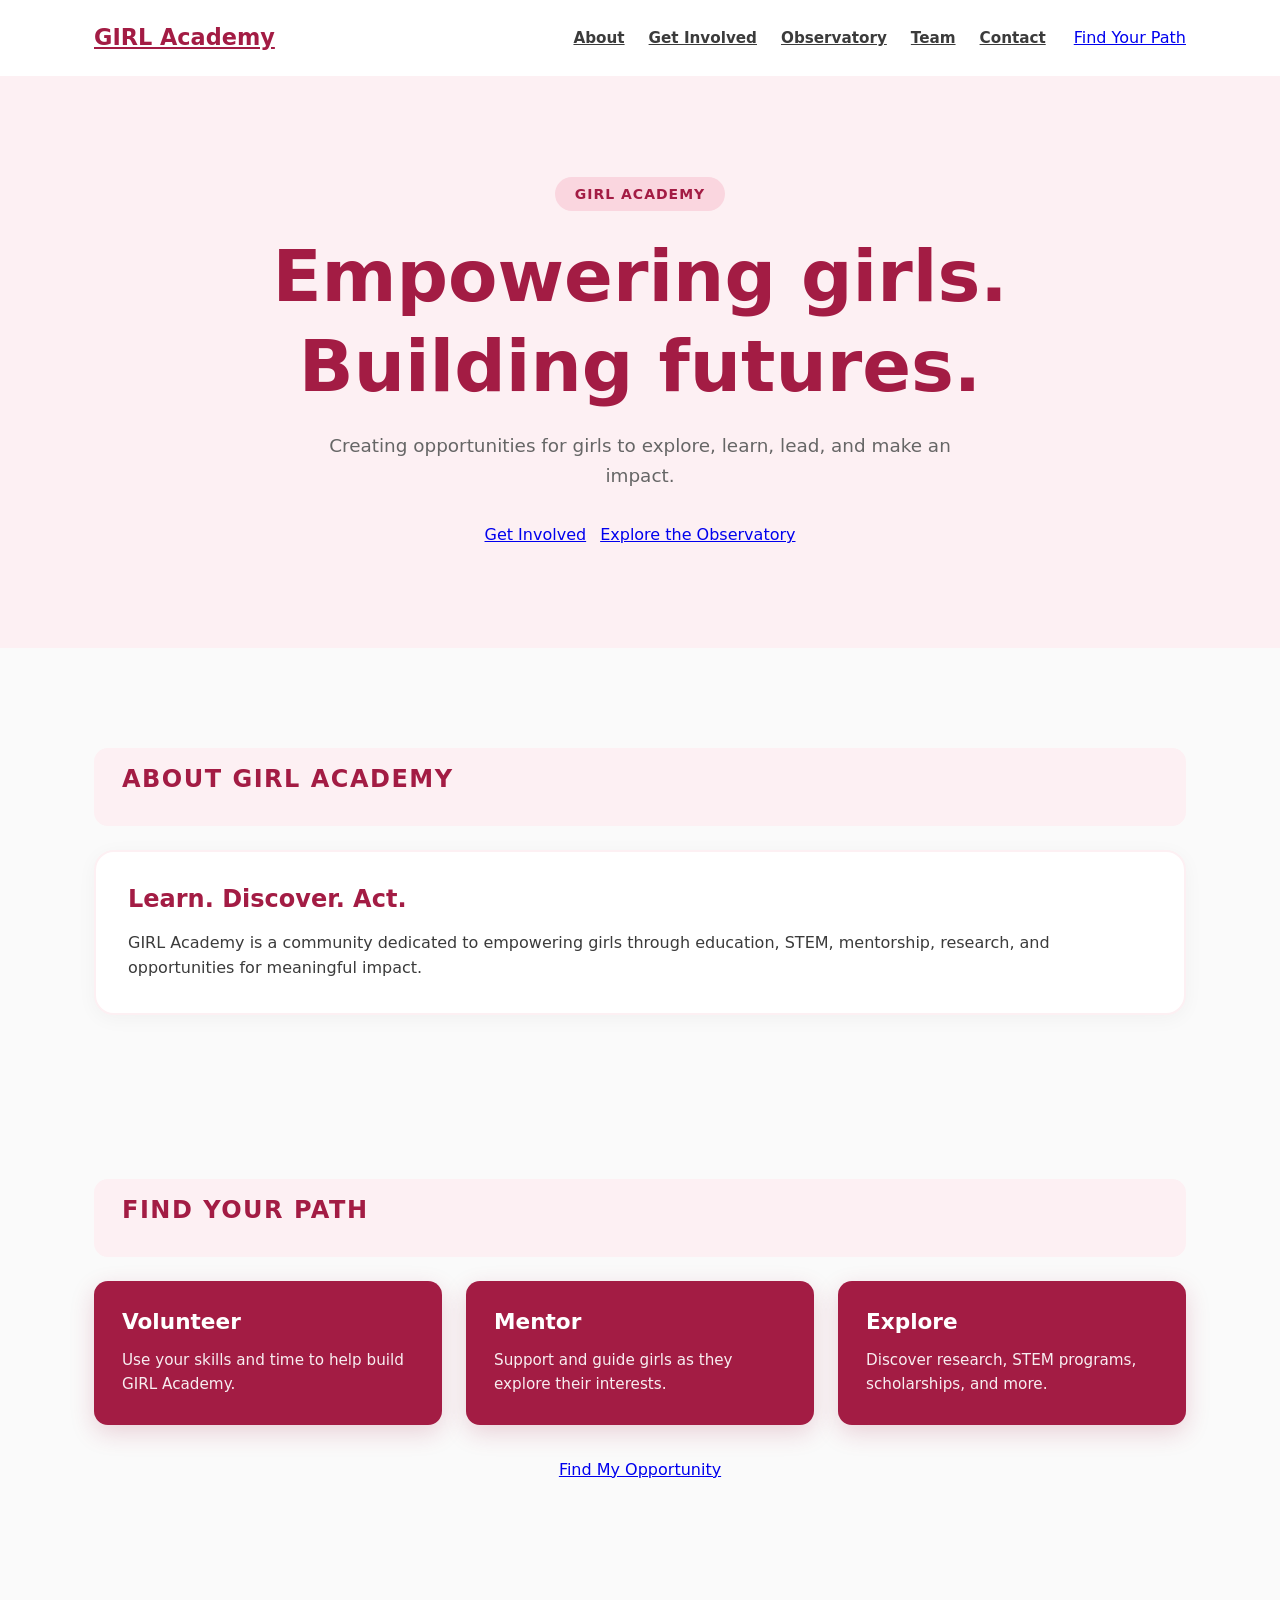
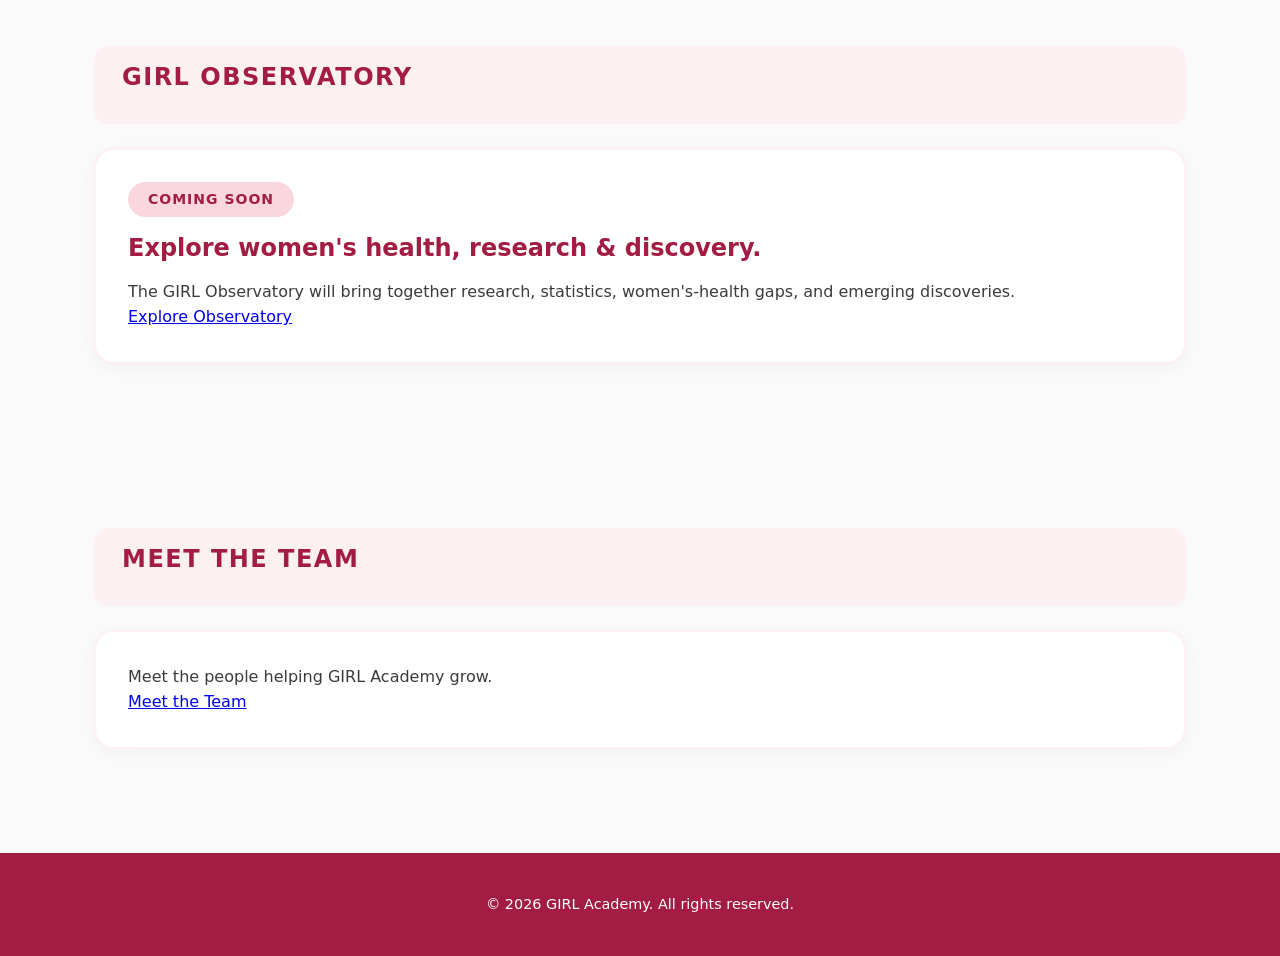
==== index.html @ 260f575b "Build GIRL Academy homepage foundation" ====
<!DOCTYPE html>
<html lang="en">
<head>
    <meta charset="UTF-8">
    <meta name="viewport" content="width=device-width, initial-scale=1.0">

    <title>GIRL Academy</title>

    <link rel="stylesheet" href="css/style.css">
    <link rel="stylesheet" href="css/mobile.css">
</head>

<body>

    <header>
        <nav class="navbar">
            <div class="container navbar-container">

                <a href="index.html" class="logo">
                    GIRL Academy
                </a>

                <div class="nav-links">
                    <a href="pages/about.html">About</a>
                    <a href="pages/get-involved.html">Get Involved</a>
                    <a href="pages/observatory.html">Observatory</a>
                    <a href="pages/team.html">Team</a>
                    <a href="pages/contact.html">Contact</a>
                </div>

                <a href="pages/get-involved.html" class="btn btn-primary nav-quiz">
                    Find Your Path
                </a>

            </div>
        </nav>
    </header>


    <main>

        <!-- HERO -->
        <section class="hero">
            <div class="container">

                <span class="badge-pill">
                    GIRL Academy
                </span>

                <h1>
                    Empowering girls.<br>
                    Building futures.
                </h1>

                <p>
                    Creating opportunities for girls to explore,
                    learn, lead, and make an impact.
                </p>

                <div class="hero-buttons">
                    <a href="pages/get-involved.html" class="btn btn-primary">
                        Get Involved
                    </a>

                    <a href="pages/observatory.html" class="btn btn-secondary">
                        Explore the Observatory
                    </a>
                </div>

            </div>
        </section>


        <!-- ABOUT -->
        <section class="section">
            <div class="container">

                <div class="section-banner">
                    <h2>About GIRL Academy</h2>
                </div>

                <div class="card-light">

                    <h2>Learn. Discover. Act.</h2>

                    <p>
                        GIRL Academy is a community dedicated to empowering
                        girls through education, STEM, mentorship,
                        research, and opportunities for meaningful impact.
                    </p>

                </div>

            </div>
        </section>


        <!-- GET INVOLVED -->
        <section class="section">
            <div class="container">

                <div class="section-banner">
                    <h2>Find Your Path</h2>
                </div>

                <div class="grid-3">

                    <div class="card-crimson">
                        <h3>Volunteer</h3>
                        <p>
                            Use your skills and time to help build
                            GIRL Academy.
                        </p>
                    </div>

                    <div class="card-crimson">
                        <h3>Mentor</h3>
                        <p>
                            Support and guide girls as they explore
                            their interests.
                        </p>
                    </div>

                    <div class="card-crimson">
                        <h3>Explore</h3>
                        <p>
                            Discover research, STEM programs,
                            scholarships, and more.
                        </p>
                    </div>

                </div>

                <div style="text-align: center; margin-top: 32px;">
                    <a href="pages/get-involved.html" class="btn btn-primary">
                        Find My Opportunity
                    </a>
                </div>

            </div>
        </section>


        <!-- OBSERVATORY -->
        <section class="section">
            <div class="container">

                <div class="section-banner">
                    <h2>GIRL Observatory</h2>
                </div>

                <div class="card-light">

                    <span class="badge-pill">
                        Coming Soon
                    </span>

                    <h2 style="margin-top: 16px;">
                        Explore women's health, research & discovery.
                    </h2>

                    <p>
                        The GIRL Observatory will bring together
                        research, statistics, women's-health gaps,
                        and emerging discoveries.
                    </p>

                    <a
                        href="pages/observatory.html"
                        class="btn btn-secondary"
                        style="margin-top: 20px;"
                    >
                        Explore Observatory
                    </a>

                </div>

            </div>
        </section>


        <!-- TEAM -->
        <section class="section">
            <div class="container">

                <div class="section-banner">
                    <h2>Meet the Team</h2>
                </div>

                <div class="card-light">

                    <p>
                        Meet the people helping GIRL Academy grow.
                    </p>

                    <a
                        href="pages/team.html"
                        class="btn btn-primary"
                        style="margin-top: 20px;"
                    >
                        Meet the Team
                    </a>

                </div>

            </div>
        </section>

    </main>


    <footer>
        <div class="container">
            <p>© 2026 GIRL Academy. All rights reserved.</p>
        </div>
    </footer>

</body>
</html>
---- css/style.css ----
/* ==========================================================================
   1. DESIGN SYSTEM VARIABLES
   ========================================================================== */
:root {
  /* Brand Palette */
  --color-primary: #A31C44;          /* Deep Crimson / Maroon */
  --color-primary-dark: #821334;     /* Darker Crimson for Hovers */
  --color-accent-pink: #FDF0F3;      /* Very Light Pink Backgrounds */
  --color-accent-badge: #FAD6DF;     /* Soft Pill Badge Background */
  
  /* Text & Neutral Colors */
  --color-text-main: #3B3B3B;        /* Body Dark Charcoal */
  --color-text-muted: #666666;       /* Subtitle / Muted Grey */
  --color-text-white: #FFFFFF;       /* Pure White Text */
  --color-bg-page: #FAFAFA;          /* Light Off-White Background */
  --color-bg-card: #FFFFFF;          /* Pure White Card Background */

  /* Typography */
  --font-family-base: 'Inter', system-ui, -apple-system, sans-serif;
  --font-family-heading: 'Outfit', 'Inter', system-ui, sans-serif;

  /* Spacing & Borders */
  --container-width: 1140px;
  --radius-sm: 8px;
  --radius-md: 14px;
  --radius-lg: 20px;
  --radius-pill: 50px;

  /* Elevation */
  --shadow-subtle: 0 4px 20px rgba(0, 0, 0, 0.04);
  --shadow-card: 0 8px 24px rgba(163, 28, 68, 0.18);
}

/* ==========================================================================
   2. RESET & GLOBAL STYLES
   ========================================================================== */
*, *::before, *::after {
  box-sizing: border-box;
  margin: 0;
  padding: 0;
}

body {
  font-family: var(--font-family-base);
  background-color: var(--color-bg-page);
  color: var(--color-text-main);
  line-height: 1.6;
  font-size: 1rem;
  -webkit-font-smoothing: antialiased;
}

.container {
  width: 100%;
  max-width: var(--container-width);
  margin: 0 auto;
  padding: 0 24px;
}

/* Headings */
h1, h2, h3, h4 {
  font-family: var(--font-family-heading);
  color: var(--color-primary);
  font-weight: 700;
  line-height: 1.25;
}

strong, b {
  font-weight: 700;
}

/* ==========================================================================
   3. SHARED COMPONENTS (BADGES, BANNERS, & CARDS)
   ========================================================================== */
/* Section Header Banner (e.g., THE ACADEMY) */
.section-banner {
  background-color: var(--color-accent-pink);
  color: var(--color-primary);
  border-radius: var(--radius-md);
  padding: 16px 28px;
  display: flex;
  align-items: center;
  justify-content: space-between;
  margin: 36px 0 24px 0;
}

.section-banner h2 {
  text-transform: uppercase;
  letter-spacing: 1.5px;
  font-size: 1.5rem;
}

/* Pill Badges (e.g., MISSION, VISION) */
.badge-pill {
  display: inline-flex;
  align-items: center;
  gap: 8px;
  background-color: var(--color-accent-badge);
  color: var(--color-primary);
  padding: 6px 20px;
  border-radius: var(--radius-pill);
  font-weight: 700;
  font-size: 0.875rem;
  text-transform: uppercase;
  letter-spacing: 1px;
}

/* Grid Layouts */
.grid-2 {
  display: grid;
  grid-template-columns: repeat(2, 1fr);
  gap: 32px;
}

.grid-3 {
  display: grid;
  grid-template-columns: repeat(3, 1fr);
  gap: 24px;
}

/* Light Card Container */
.card-light {
  background-color: var(--color-bg-card);
  border: 2px solid var(--color-accent-pink);
  border-radius: var(--radius-lg);
  padding: 32px;
  box-shadow: var(--shadow-subtle);
}

/* Deep Crimson Card (Learn, Discover, Act) */
.card-crimson {
  background-color: var(--color-primary);
  color: var(--color-text-white);
  border-radius: var(--radius-md);
  padding: 28px;
  display: flex;
  flex-direction: column;
  gap: 12px;
  box-shadow: var(--shadow-card);
  transition: transform 0.2s ease, box-shadow 0.2s ease;
}

.card-crimson:hover {
  transform: translateY(-4px);
  box-shadow: 0 12px 28px rgba(163, 28, 68, 0.28);
}

.card-crimson h3 {
  color: var(--color-text-white);
  font-size: 1.35rem;
}

.card-crimson p {
  color: rgba(255, 255, 255, 0.92);
  font-size: 0.95rem;
}

.card-crimson strong {
  color: var(--color-text-white);
}
/* ==========================================================================
   NAVIGATION
   ========================================================================== */

.navbar {
  background: var(--color-bg-card);
  border-bottom: 1px solid var(--color-accent-pink);
  position: sticky;
  top: 0;
  z-index: 1000;
}

.navbar-container {
  min-height: 76px;
  display: flex;
  align-items: center;
  gap: 28px;
}

.logo {
  color: var(--color-primary);
  font-family: var(--font-family-heading);
  font-size: 1.4rem;
  font-weight: 800;
  margin-right: auto;
}

.nav-links {
  display: flex;
  align-items: center;
  gap: 24px;
}

.nav-links a {
  color: var(--color-text-main);
  font-weight: 600;
  font-size: 0.95rem;
  transition: color 0.2s ease;
}

.nav-links a:hover {
  color: var(--color-primary);
}


/* ==========================================================================
   HERO
   ========================================================================== */

.hero {
  padding: 100px 0;
  text-align: center;
  background: var(--color-accent-pink);
}

.hero h1 {
  font-size: clamp(2.5rem, 6vw, 4.5rem);
  margin: 20px 0;
}

.hero p {
  max-width: 650px;
  margin: 0 auto;
  color: var(--color-text-muted);
  font-size: 1.15rem;
}

.hero-buttons {
  display: flex;
  justify-content: center;
  gap: 14px;
  margin-top: 32px;
}


/* ==========================================================================
   SECTIONS
   ========================================================================== */

.section {
  padding: 64px 0;
}

.section h2 {
  margin-bottom: 16px;
}


/* ==========================================================================
   FOOTER
   ========================================================================== */

footer {
  margin-top: 40px;
  padding: 40px 0;
  background: var(--color-primary);
  color: var(--color-text-white);
  text-align: center;
}

footer p {
  font-size: 0.9rem;
}
---- css/mobile.css ----
/* ==========================================================================
   RESPONSIVE MEDIA QUERIES
   ========================================================================== */

/* Tablets & Small Laptops (Max Width: 992px) */
@media (max-width: 992px) {
  .grid-3 {
    grid-template-columns: repeat(2, 1fr);
    gap: 20px;
  }
}

/* Mobile Devices (Max Width: 768px) */
@media (max-width: 768px) {
  .container {
    padding: 0 16px;
  }

  /* Force all multi-column grids to single column */
  .grid-2, 
  .grid-3 {
    grid-template-columns: 1fr;
    gap: 16px;
  }

  .section-banner {
    padding: 12px 20px;
    margin: 24px 0 16px 0;
  }

  .section-banner h2 {
    font-size: 1.25rem;
  }

  .card-light {
    padding: 20px;
  }

  .card-crimson {
    padding: 20px;
  }
}

/* Very Small Mobile Screens (Max Width: 480px) */
@media (max-width: 480px) {
  .badge-pill {
    padding: 4px 12px;
    font-size: 0.8rem;
  }

  .section-banner h2 {
    font-size: 1.1rem;
  }
}
@media (max-width: 768px) {

  .navbar-container {
    flex-wrap: wrap;
    padding-top: 14px;
    padding-bottom: 14px;
  }

  .nav-links {
    order: 3;
    width: 100%;
    justify-content: center;
    flex-wrap: wrap;
    gap: 12px 18px;
  }

  .nav-quiz {
    display: none;
  }

  .hero {
    padding: 70px 0;
  }

  .hero-buttons {
    flex-direction: column;
    align-items: stretch;
  }

  .hero-buttons .btn {
    width: 100%;
  }

}
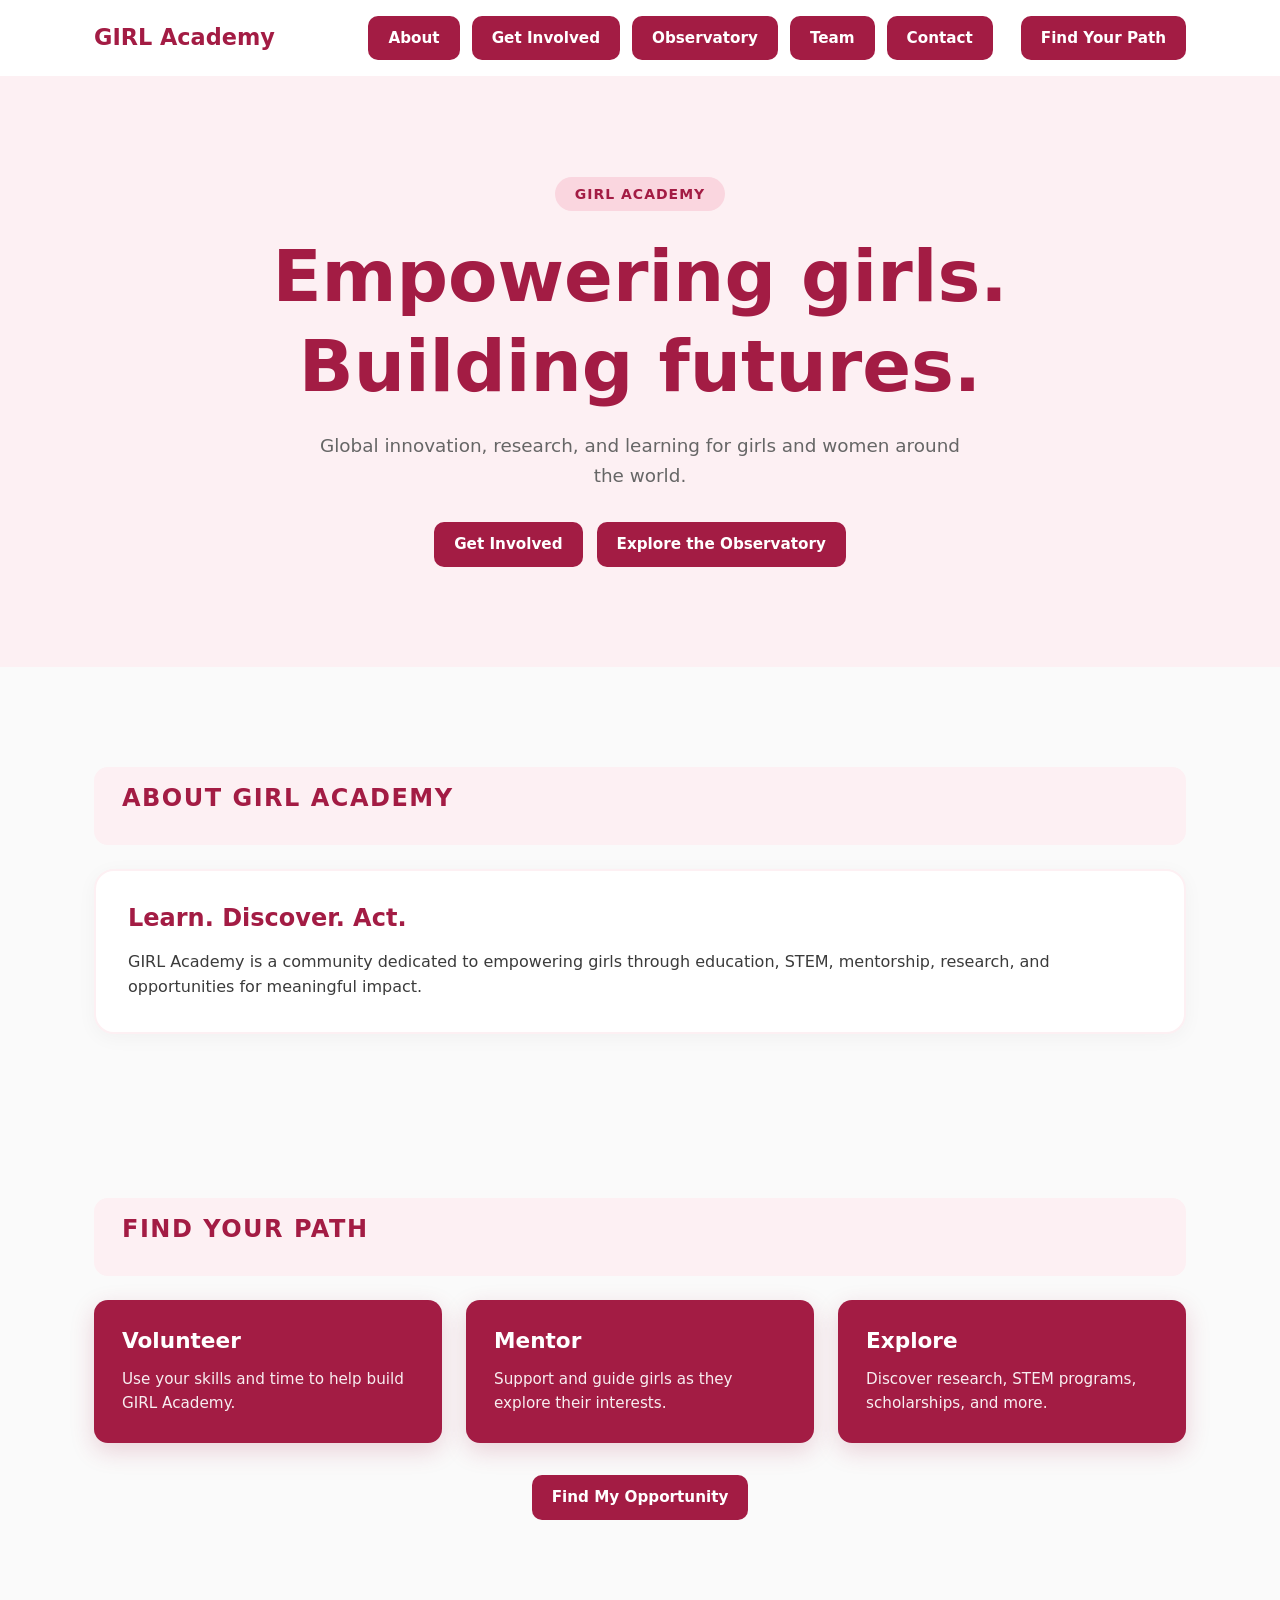
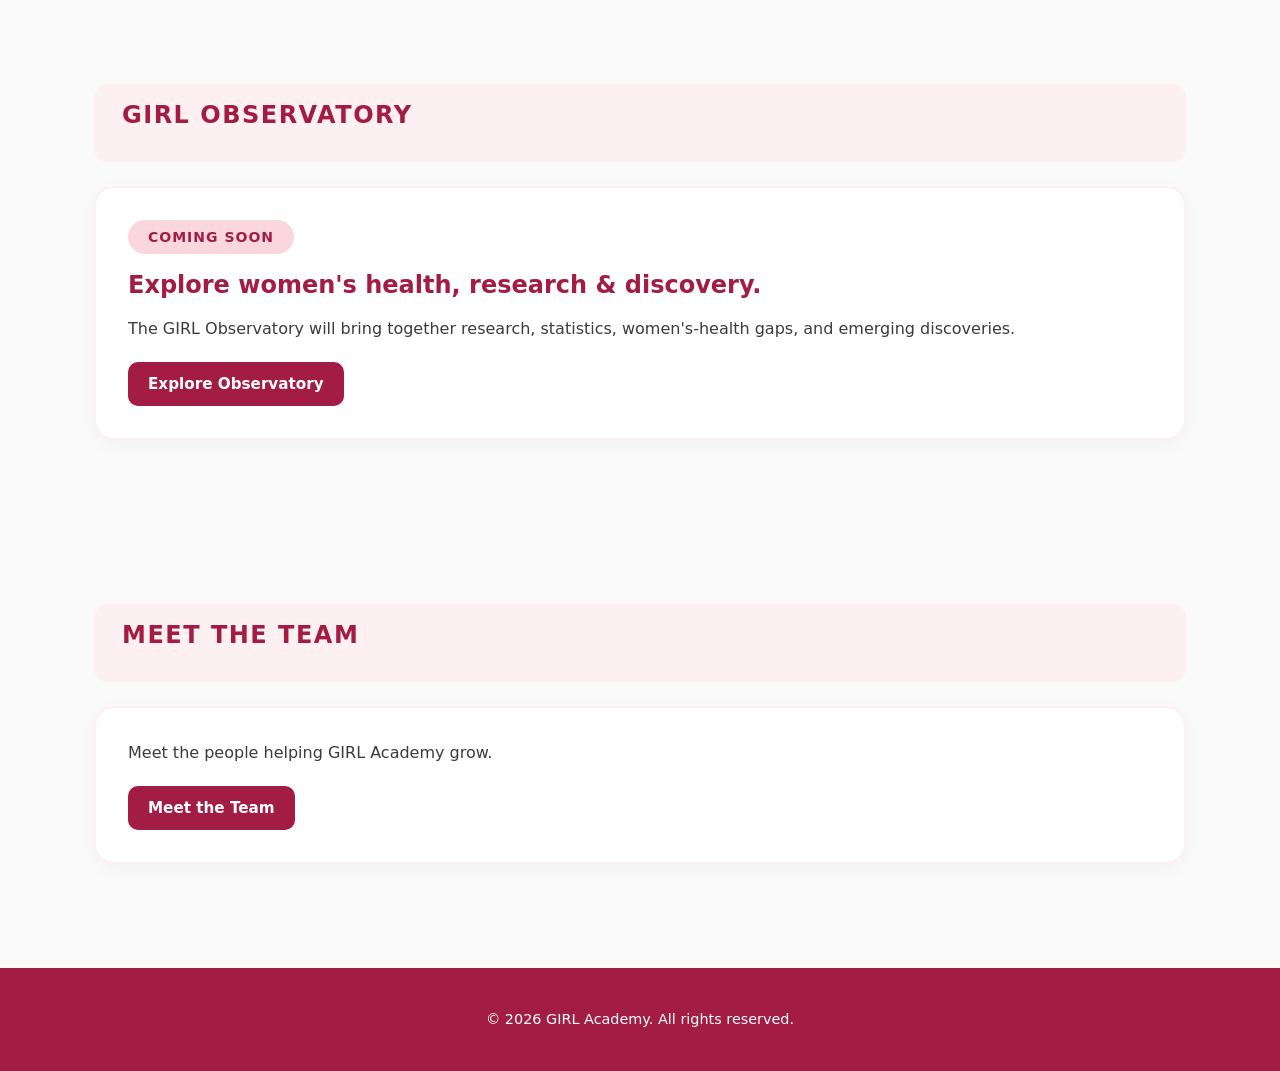
==== commit a544f189: "buttons" ====
--- a/index.html
+++ b/index.html
@@ -53,8 +53,7 @@
                 </h1>
 
                 <p>
-                    Creating opportunities for girls to explore,
-                    learn, lead, and make an impact.
+                    Global innovation, research, and learning for girls and women around the world.
                 </p>
 
                 <div class="hero-buttons">
--- a/css/style.css
+++ b/css/style.css
@@ -182,26 +182,37 @@
   font-size: 1.4rem;
   font-weight: 800;
   margin-right: auto;
+  text-decoration: none;
 }
 
 .nav-links {
   display: flex;
   align-items: center;
-  gap: 24px;
+  gap: 12px;
+  list-style: none;
 }
 
 .nav-links a {
-  color: var(--color-text-main);
+  display: inline-block;
+  background-color: var(--color-primary);
+  color: var(--color-text-white, #ffffff);
+  padding: 10px 18px;
+  border-radius: var(--radius-sm, 10px);
   font-weight: 600;
   font-size: 0.95rem;
-  transition: color 0.2s ease;
+  text-decoration: none;
+  transition: background-color 0.2s ease, transform 0.1s ease;
 }
 
 .nav-links a:hover {
-  color: var(--color-primary);
-}
-
-
+  background-color: var(--color-primary-dark, #821334);
+  color: var(--color-text-white, #ffffff);
+  transform: translateY(-1px);
+}
+
+.nav-links a:active {
+  transform: translateY(0);
+}
 /* ==========================================================================
    HERO
    ========================================================================== */
@@ -259,4 +270,47 @@
 
 footer p {
   font-size: 0.9rem;
+}
+/* ==========================================================================
+   GLOBAL BUTTON STYLES (NAVBAR & HERO/SECTION BUTTONS)
+   ========================================================================== */
+
+/* Target all button classes and link instances */
+.btn,
+.btn-primary,
+.btn-secondary,
+.nav-links a,
+.nav-quiz {
+  display: inline-flex !important;
+  align-items: center;
+  justify-content: center;
+  background-color: var(--color-primary, #800020) !important; /* Maroon */
+  color: #ffffff !important;                                  /* White text */
+  padding: 10px 20px !important;
+  border-radius: 10px !important;                             /* Rounded corners */
+  text-decoration: none !important;                           /* Removes blue underline */
+  font-weight: 600 !important;
+  font-size: 0.95rem !important;
+  border: none !important;
+  cursor: pointer;
+  transition: background-color 0.2s ease, transform 0.1s ease;
+}
+
+/* Hover and Active states for all buttons */
+.btn:hover,
+.btn-primary:hover,
+.btn-secondary:hover,
+.nav-links a:hover,
+.nav-quiz:hover {
+  background-color: var(--color-primary-dark, #600018) !important; /* Darker maroon */
+  color: #ffffff !important;
+  transform: translateY(-1px);
+}
+
+.btn:active,
+.btn-primary:active,
+.btn-secondary:active,
+.nav-links a:active,
+.nav-quiz:active {
+  transform: translateY(0);
 }
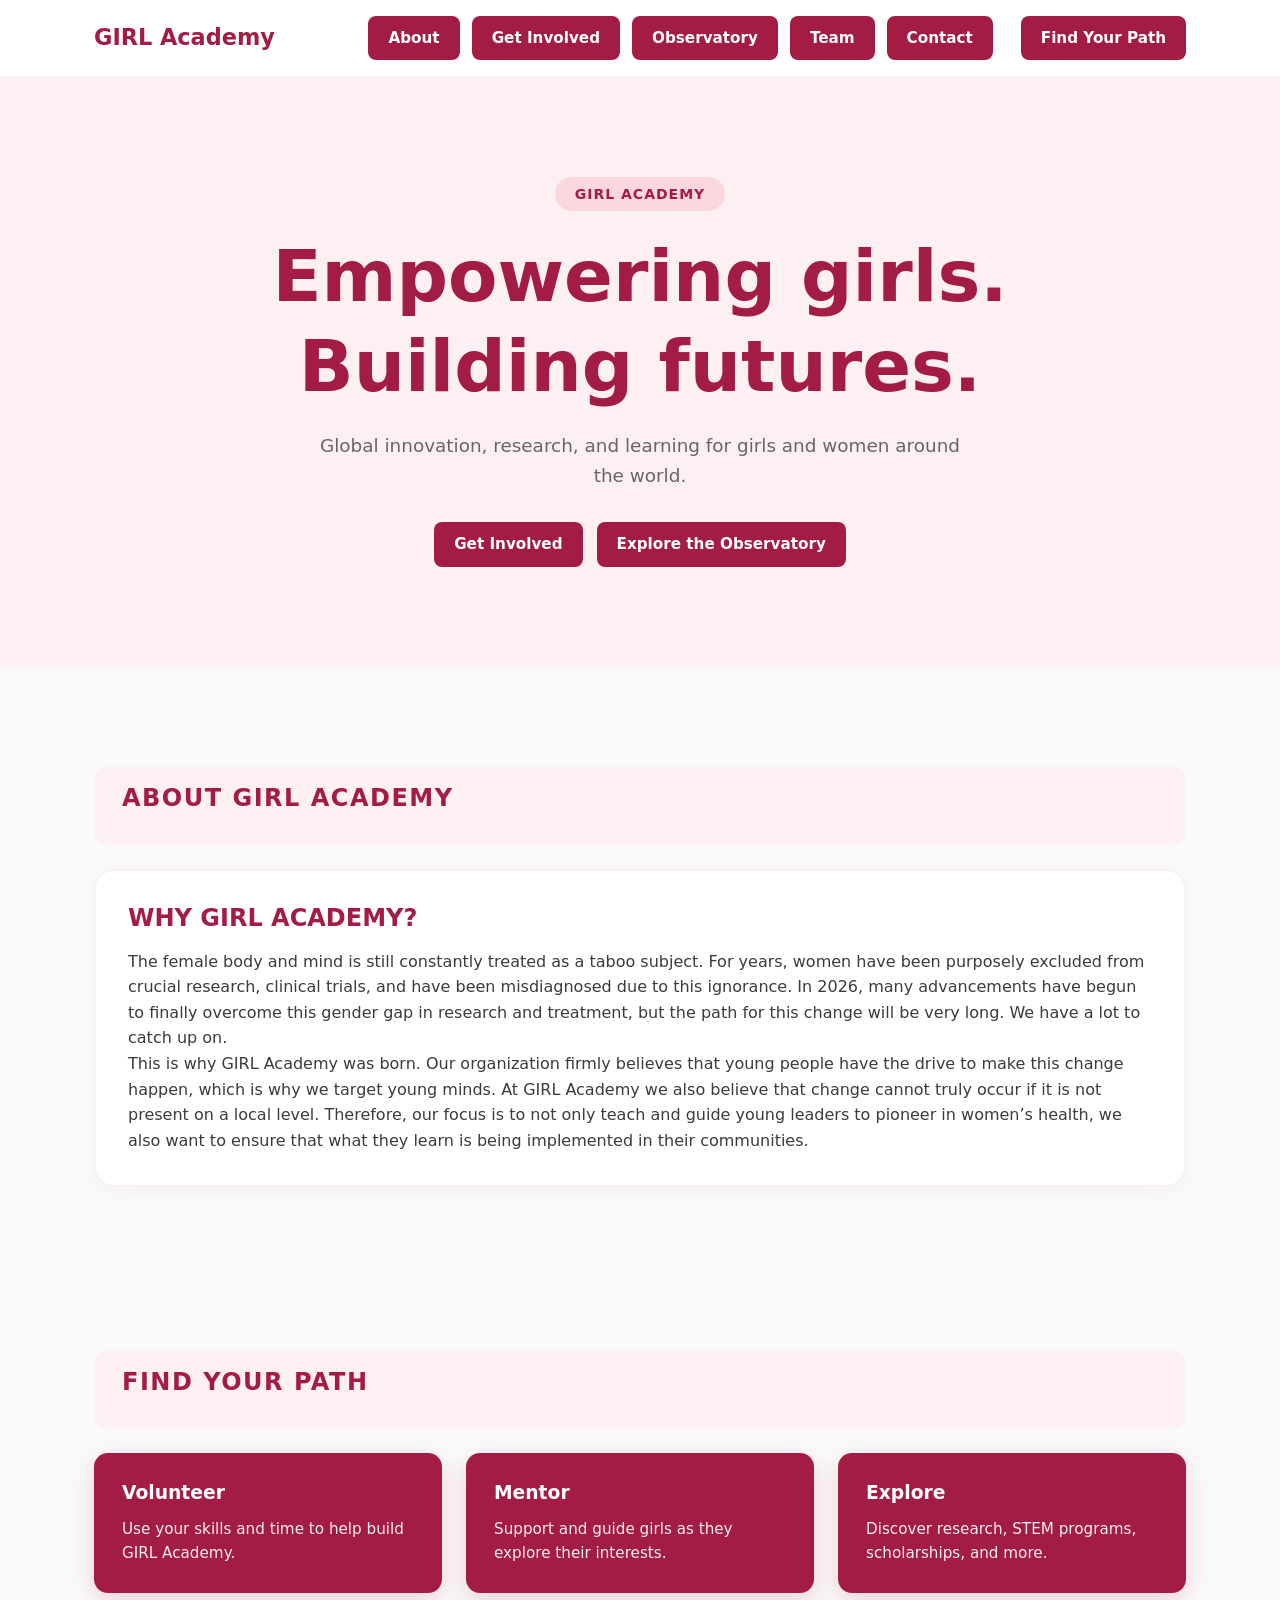
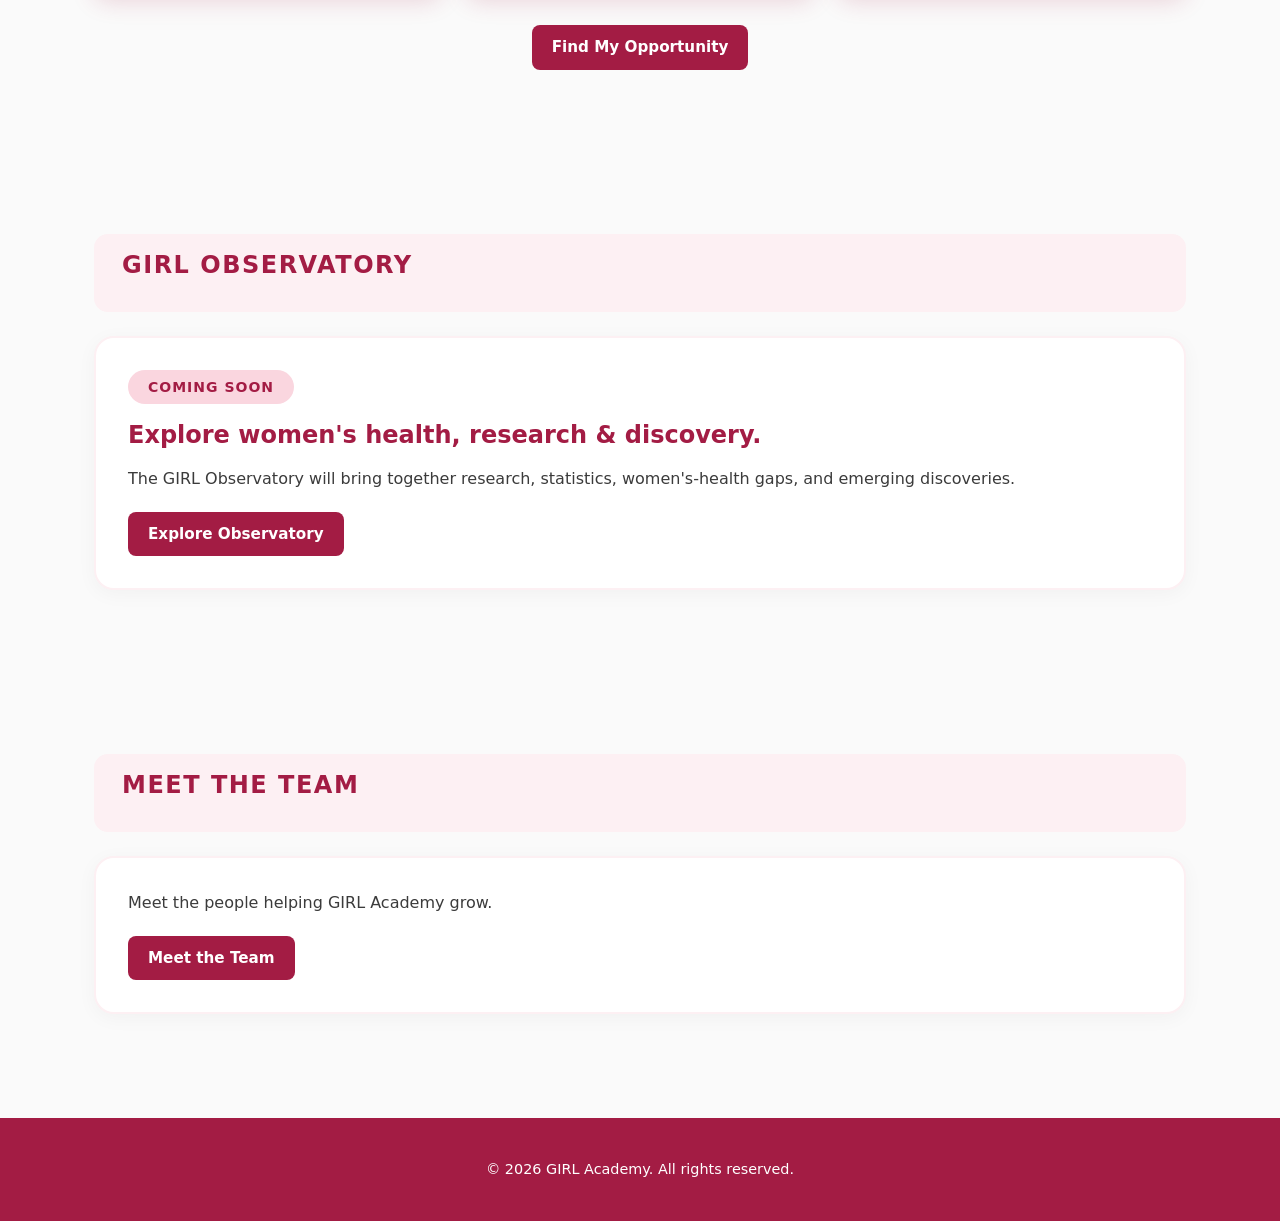
==== commit 0c37b628: "paragraph" ====
--- a/index.html
+++ b/index.html
@@ -80,14 +80,26 @@
 
                 <div class="card-light">
 
-                    <h2>Learn. Discover. Act.</h2>
-
-                    <p>
-                        GIRL Academy is a community dedicated to empowering
-                        girls through education, STEM, mentorship,
-                        research, and opportunities for meaningful impact.
-                    </p>
-
+                    <h2>WHY GIRL ACADEMY?</h2>
+
+                    <p>
+                        The female body and mind is still constantly treated as a taboo subject.
+                        For years, women have been purposely excluded from crucial research, 
+                        clinical trials, and have been misdiagnosed due to this ignorance. 
+                        In 2026, many advancements have begun to finally overcome this gender gap 
+                        in research and treatment, but the path for this change will be very long. 
+                        We have a lot to catch up on. 
+                    </p>
+                    <p>
+                        This is why GIRL Academy  was born.
+                        Our organization firmly believes that young people have the drive
+                        to make this change happen, which is why we target young minds. 
+                        At GIRL Academy we also believe that change cannot truly occur if 
+                        it is not present on a local level. Therefore, our focus is to not 
+                        only teach and guide young leaders to pioneer in women’s health, 
+                        we also want to ensure that what they learn is being implemented in 
+                        their communities.
+                    </p>
                 </div>
 
             </div>
--- a/css/style.css
+++ b/css/style.css
@@ -7,7 +7,7 @@
   --color-primary-dark: #821334;     /* Darker Crimson for Hovers */
   --color-accent-pink: #FDF0F3;      /* Very Light Pink Backgrounds */
   --color-accent-badge: #FAD6DF;     /* Soft Pill Badge Background */
-  
+
   /* Text & Neutral Colors */
   --color-text-main: #3B3B3B;        /* Body Dark Charcoal */
   --color-text-muted: #666666;       /* Subtitle / Muted Grey */
@@ -32,7 +32,7 @@
 }
 
 /* ==========================================================================
-   2. RESET & GLOBAL STYLES
+   2. RESET & GLOBAL BASE STYLES
    ========================================================================== */
 *, *::before, *::after {
   box-sizing: border-box;
@@ -68,10 +68,89 @@
   font-weight: 700;
 }
 
-/* ==========================================================================
-   3. SHARED COMPONENTS (BADGES, BANNERS, & CARDS)
-   ========================================================================== */
-/* Section Header Banner (e.g., THE ACADEMY) */
+/* Base Links */
+a {
+  color: inherit;
+  text-decoration: none;
+}
+
+/* ==========================================================================
+   3. BUTTONS & INTERACTIVE ELEMENTS
+   ========================================================================== */
+.btn,
+.btn-primary,
+.btn-secondary,
+.nav-links a,
+.nav-quiz {
+  display: inline-flex;
+  align-items: center;
+  justify-content: center;
+  background-color: var(--color-primary);
+  color: var(--color-text-white);
+  padding: 10px 20px;
+  border-radius: var(--radius-sm);
+  font-weight: 600;
+  font-size: 0.95rem;
+  text-decoration: none;
+  border: none;
+  cursor: pointer;
+  transition: background-color 0.2s ease, transform 0.1s ease;
+}
+
+.btn:hover,
+.btn-primary:hover,
+.btn-secondary:hover,
+.nav-links a:hover,
+.nav-quiz:hover {
+  background-color: var(--color-primary-dark);
+  color: var(--color-text-white);
+  transform: translateY(-1px);
+}
+
+.btn:active,
+.btn-primary:active,
+.btn-secondary:active,
+.nav-links a:active,
+.nav-quiz:active {
+  transform: translateY(0);
+}
+
+/* ==========================================================================
+   4. NAVIGATION BAR
+   ========================================================================== */
+.navbar {
+  background: var(--color-bg-card);
+  border-bottom: 1px solid var(--color-accent-pink);
+  position: sticky;
+  top: 0;
+  z-index: 1000;
+}
+
+.navbar-container {
+  min-height: 76px;
+  display: flex;
+  align-items: center;
+  gap: 28px;
+}
+
+.logo {
+  color: var(--color-primary);
+  font-family: var(--font-family-heading);
+  font-size: 1.4rem;
+  font-weight: 800;
+  margin-right: auto;
+}
+
+.nav-links {
+  display: flex;
+  align-items: center;
+  gap: 12px;
+  list-style: none;
+}
+
+/* ==========================================================================
+   5. CARDS, BANNERS, & BADGES
+   ========================================================================== */
 .section-banner {
   background-color: var(--color-accent-pink);
   color: var(--color-primary);
@@ -89,7 +168,6 @@
   font-size: 1.5rem;
 }
 
-/* Pill Badges (e.g., MISSION, VISION) */
 .badge-pill {
   display: inline-flex;
   align-items: center;
@@ -104,20 +182,6 @@
   letter-spacing: 1px;
 }
 
-/* Grid Layouts */
-.grid-2 {
-  display: grid;
-  grid-template-columns: repeat(2, 1fr);
-  gap: 32px;
-}
-
-.grid-3 {
-  display: grid;
-  grid-template-columns: repeat(3, 1fr);
-  gap: 24px;
-}
-
-/* Light Card Container */
 .card-light {
   background-color: var(--color-bg-card);
   border: 2px solid var(--color-accent-pink);
@@ -126,7 +190,6 @@
   box-shadow: var(--shadow-subtle);
 }
 
-/* Deep Crimson Card (Learn, Discover, Act) */
 .card-crimson {
   background-color: var(--color-primary);
   color: var(--color-text-white);
@@ -144,9 +207,9 @@
   box-shadow: 0 12px 28px rgba(163, 28, 68, 0.28);
 }
 
-.card-crimson h3 {
-  color: var(--color-text-white);
-  font-size: 1.35rem;
+.card-crimson h3,
+.card-crimson strong {
+  color: var(--color-text-white);
 }
 
 .card-crimson p {
@@ -154,68 +217,20 @@
   font-size: 0.95rem;
 }
 
-.card-crimson strong {
-  color: var(--color-text-white);
-}
-/* ==========================================================================
-   NAVIGATION
-   ========================================================================== */
-
-.navbar {
-  background: var(--color-bg-card);
-  border-bottom: 1px solid var(--color-accent-pink);
-  position: sticky;
-  top: 0;
-  z-index: 1000;
-}
-
-.navbar-container {
-  min-height: 76px;
-  display: flex;
-  align-items: center;
-  gap: 28px;
-}
-
-.logo {
-  color: var(--color-primary);
-  font-family: var(--font-family-heading);
-  font-size: 1.4rem;
-  font-weight: 800;
-  margin-right: auto;
-  text-decoration: none;
-}
-
-.nav-links {
-  display: flex;
-  align-items: center;
-  gap: 12px;
-  list-style: none;
-}
-
-.nav-links a {
-  display: inline-block;
-  background-color: var(--color-primary);
-  color: var(--color-text-white, #ffffff);
-  padding: 10px 18px;
-  border-radius: var(--radius-sm, 10px);
-  font-weight: 600;
-  font-size: 0.95rem;
-  text-decoration: none;
-  transition: background-color 0.2s ease, transform 0.1s ease;
-}
-
-.nav-links a:hover {
-  background-color: var(--color-primary-dark, #821334);
-  color: var(--color-text-white, #ffffff);
-  transform: translateY(-1px);
-}
-
-.nav-links a:active {
-  transform: translateY(0);
-}
-/* ==========================================================================
-   HERO
-   ========================================================================== */
+/* ==========================================================================
+   6. LAYOUT & SECTIONS
+   ========================================================================== */
+.grid-2 {
+  display: grid;
+  grid-template-columns: repeat(2, 1fr);
+  gap: 32px;
+}
+
+.grid-3 {
+  display: grid;
+  grid-template-columns: repeat(3, 1fr);
+  gap: 24px;
+}
 
 .hero {
   padding: 100px 0;
@@ -242,11 +257,6 @@
   margin-top: 32px;
 }
 
-
-/* ==========================================================================
-   SECTIONS
-   ========================================================================== */
-
 .section {
   padding: 64px 0;
 }
@@ -255,11 +265,9 @@
   margin-bottom: 16px;
 }
 
-
-/* ==========================================================================
-   FOOTER
-   ========================================================================== */
-
+/* ==========================================================================
+   7. FOOTER
+   ========================================================================== */
 footer {
   margin-top: 40px;
   padding: 40px 0;
@@ -270,47 +278,4 @@
 
 footer p {
   font-size: 0.9rem;
-}
-/* ==========================================================================
-   GLOBAL BUTTON STYLES (NAVBAR & HERO/SECTION BUTTONS)
-   ========================================================================== */
-
-/* Target all button classes and link instances */
-.btn,
-.btn-primary,
-.btn-secondary,
-.nav-links a,
-.nav-quiz {
-  display: inline-flex !important;
-  align-items: center;
-  justify-content: center;
-  background-color: var(--color-primary, #800020) !important; /* Maroon */
-  color: #ffffff !important;                                  /* White text */
-  padding: 10px 20px !important;
-  border-radius: 10px !important;                             /* Rounded corners */
-  text-decoration: none !important;                           /* Removes blue underline */
-  font-weight: 600 !important;
-  font-size: 0.95rem !important;
-  border: none !important;
-  cursor: pointer;
-  transition: background-color 0.2s ease, transform 0.1s ease;
-}
-
-/* Hover and Active states for all buttons */
-.btn:hover,
-.btn-primary:hover,
-.btn-secondary:hover,
-.nav-links a:hover,
-.nav-quiz:hover {
-  background-color: var(--color-primary-dark, #600018) !important; /* Darker maroon */
-  color: #ffffff !important;
-  transform: translateY(-1px);
-}
-
-.btn:active,
-.btn-primary:active,
-.btn-secondary:active,
-.nav-links a:active,
-.nav-quiz:active {
-  transform: translateY(0);
 }
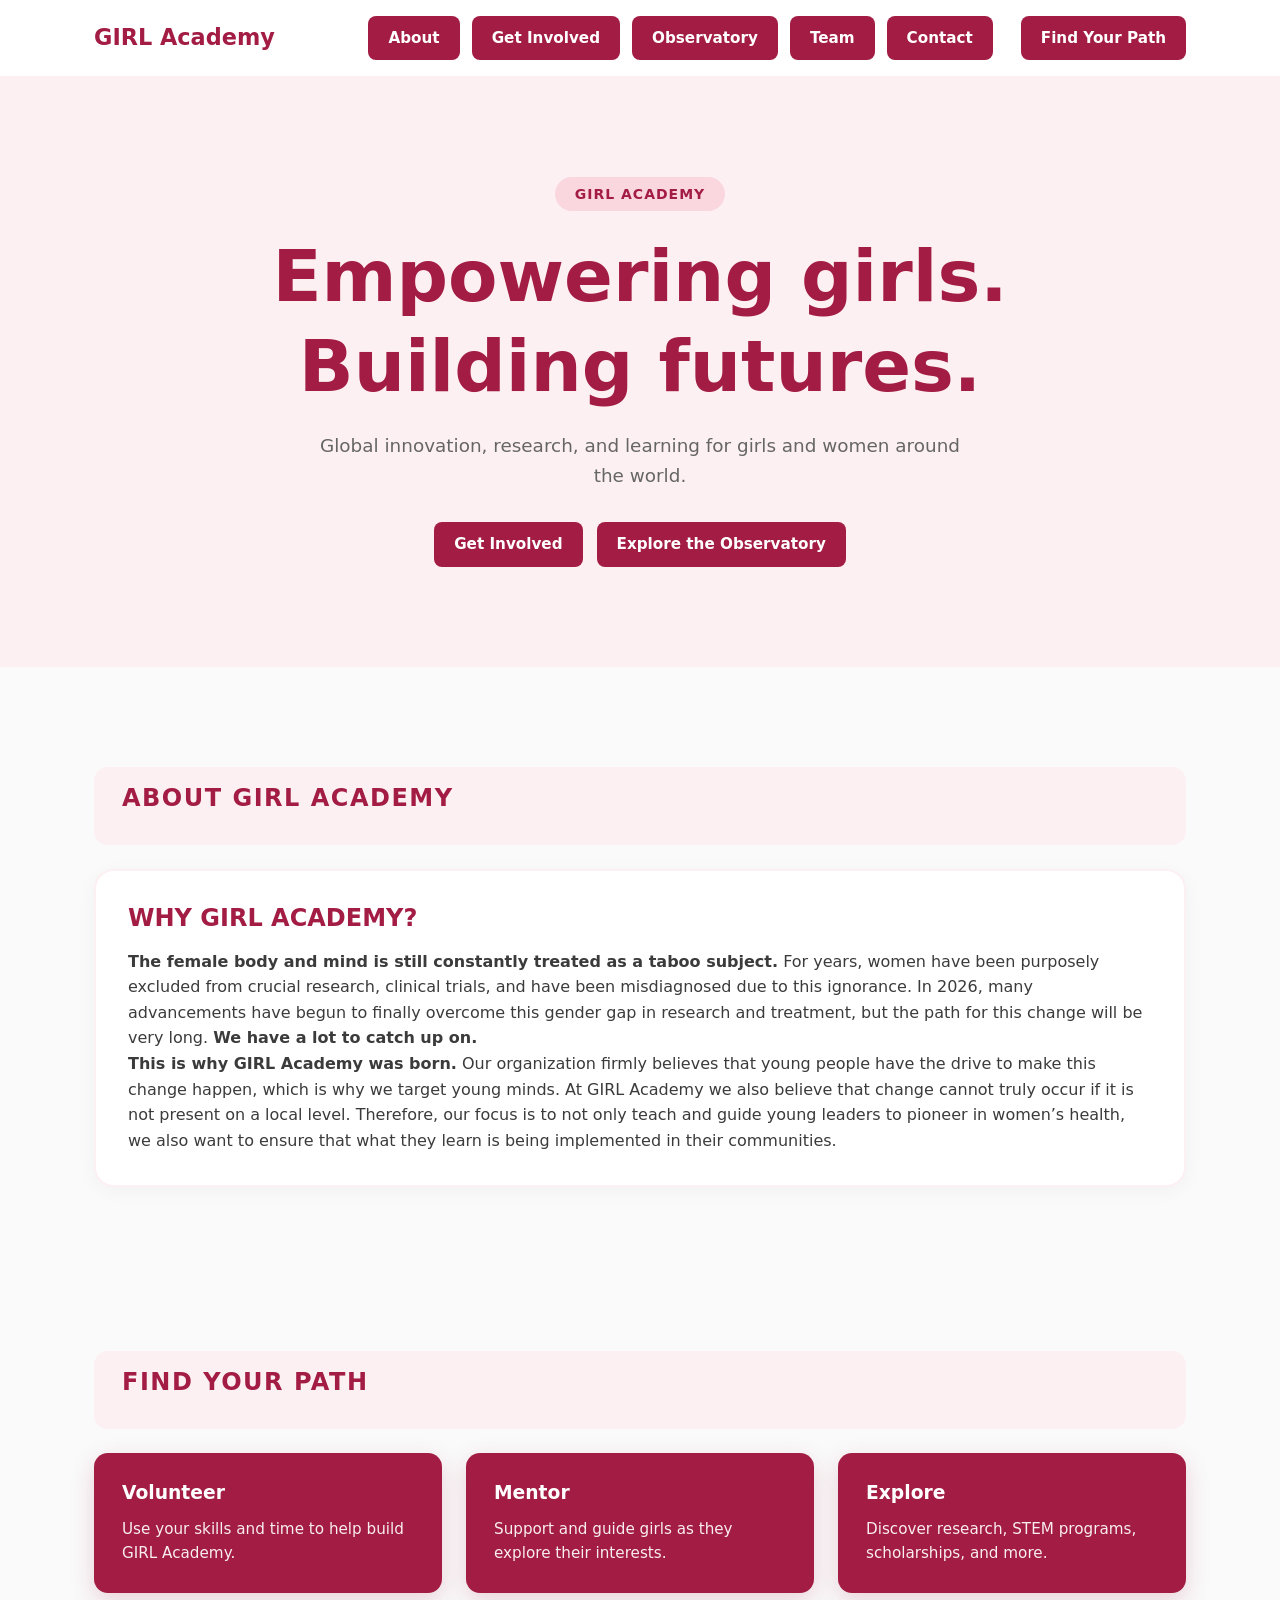
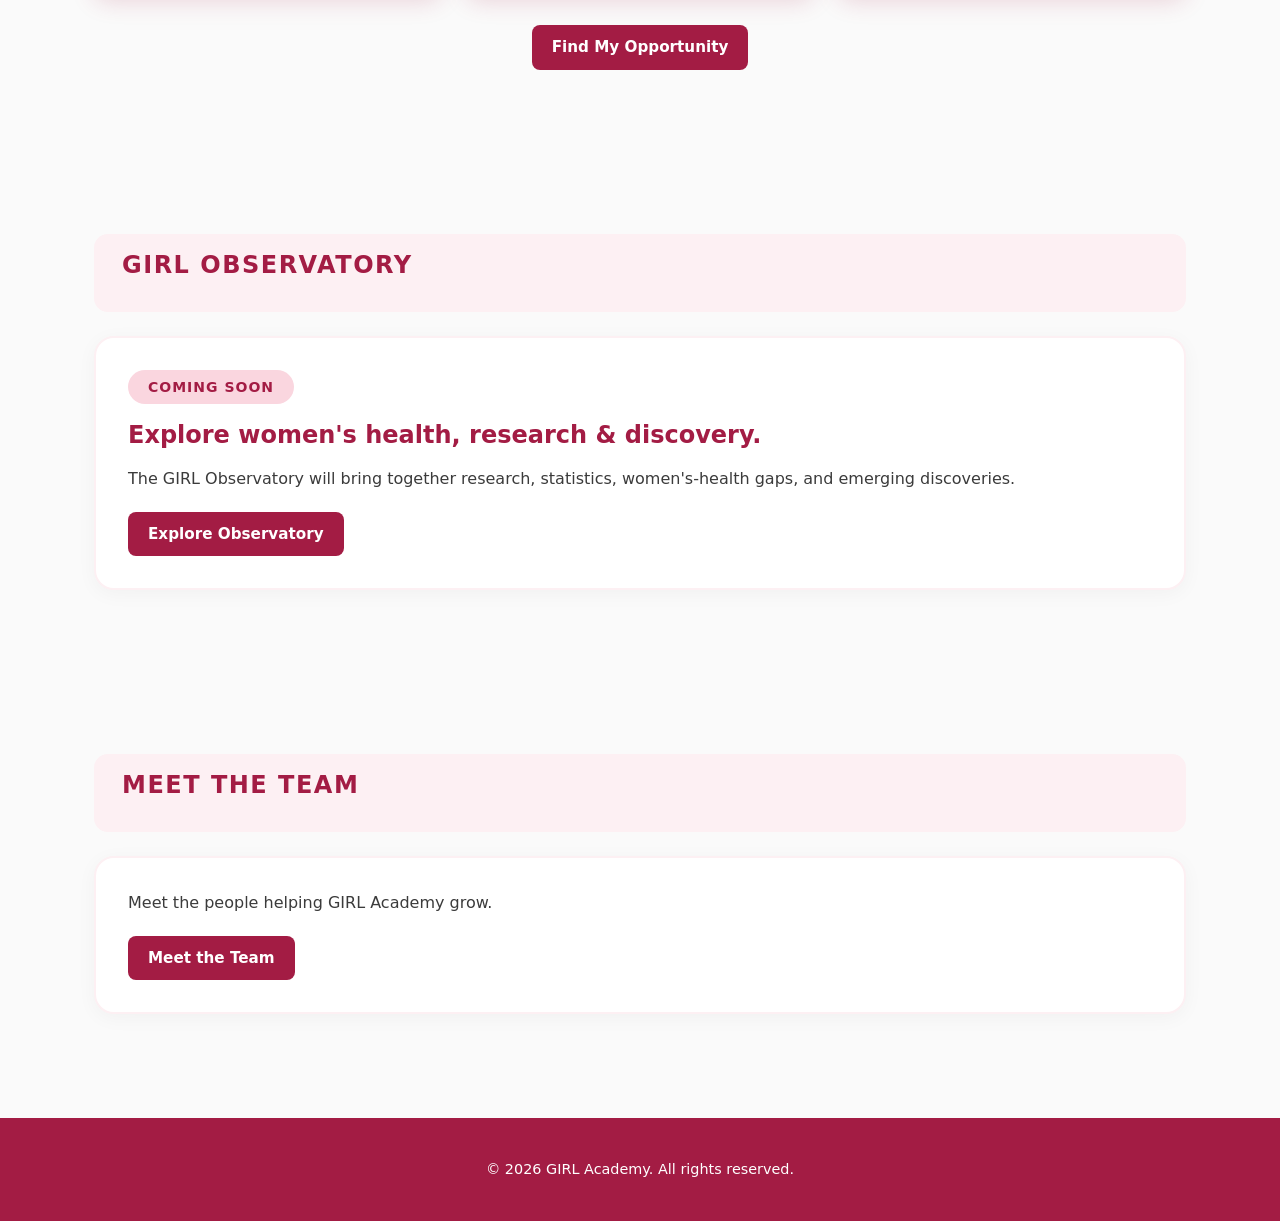
==== commit c9436315: "bolding" ====
--- a/index.html
+++ b/index.html
@@ -83,15 +83,16 @@
                     <h2>WHY GIRL ACADEMY?</h2>
 
                     <p>
-                        The female body and mind is still constantly treated as a taboo subject.
+                        <strong>The female body and mind is still constantly treated as a taboo subject.</strong>
                         For years, women have been purposely excluded from crucial research, 
                         clinical trials, and have been misdiagnosed due to this ignorance. 
                         In 2026, many advancements have begun to finally overcome this gender gap 
                         in research and treatment, but the path for this change will be very long. 
-                        We have a lot to catch up on. 
-                    </p>
-                    <p>
-                        This is why GIRL Academy  was born.
+                        <strong>We have a lot to catch up on.</strong>
+                    </p>
+                    
+                    <p>
+                        <strong>This is why GIRL Academy  was born.</strong>
                         Our organization firmly believes that young people have the drive
                         to make this change happen, which is why we target young minds. 
                         At GIRL Academy we also believe that change cannot truly occur if 
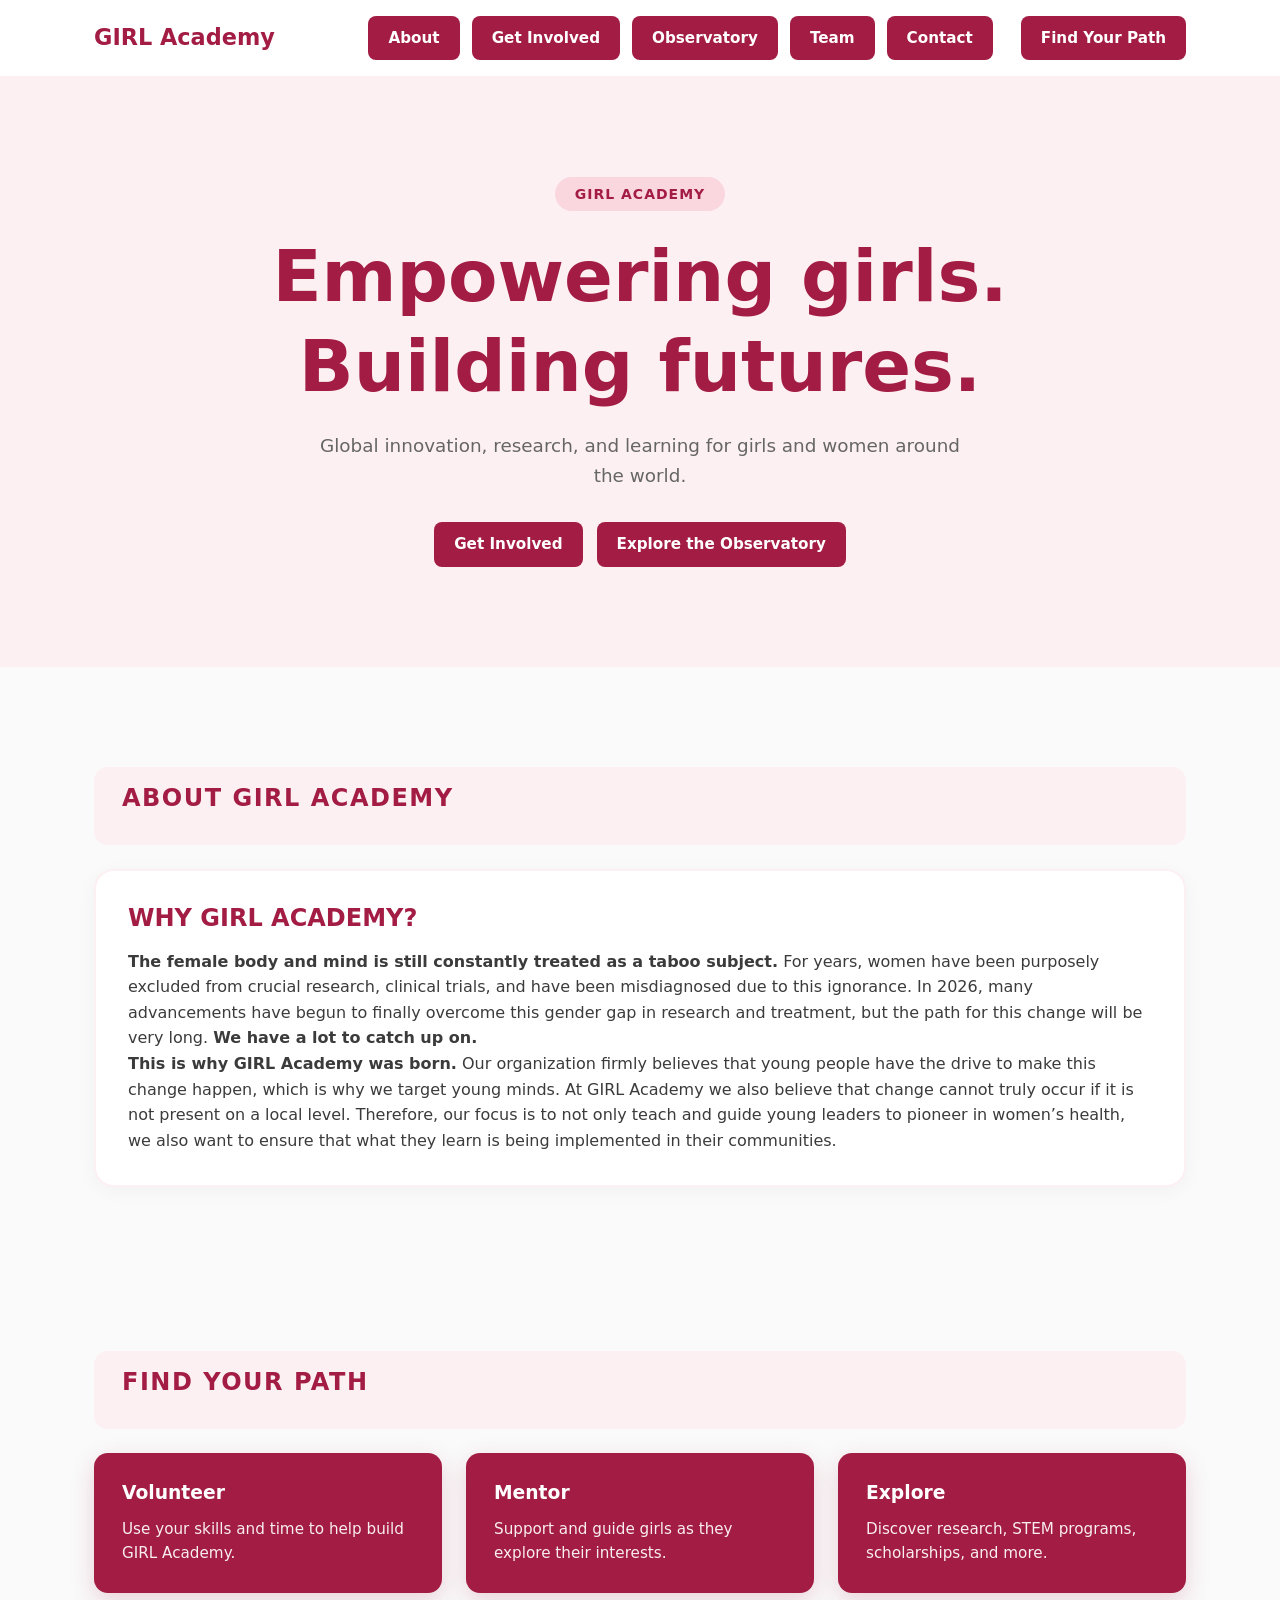
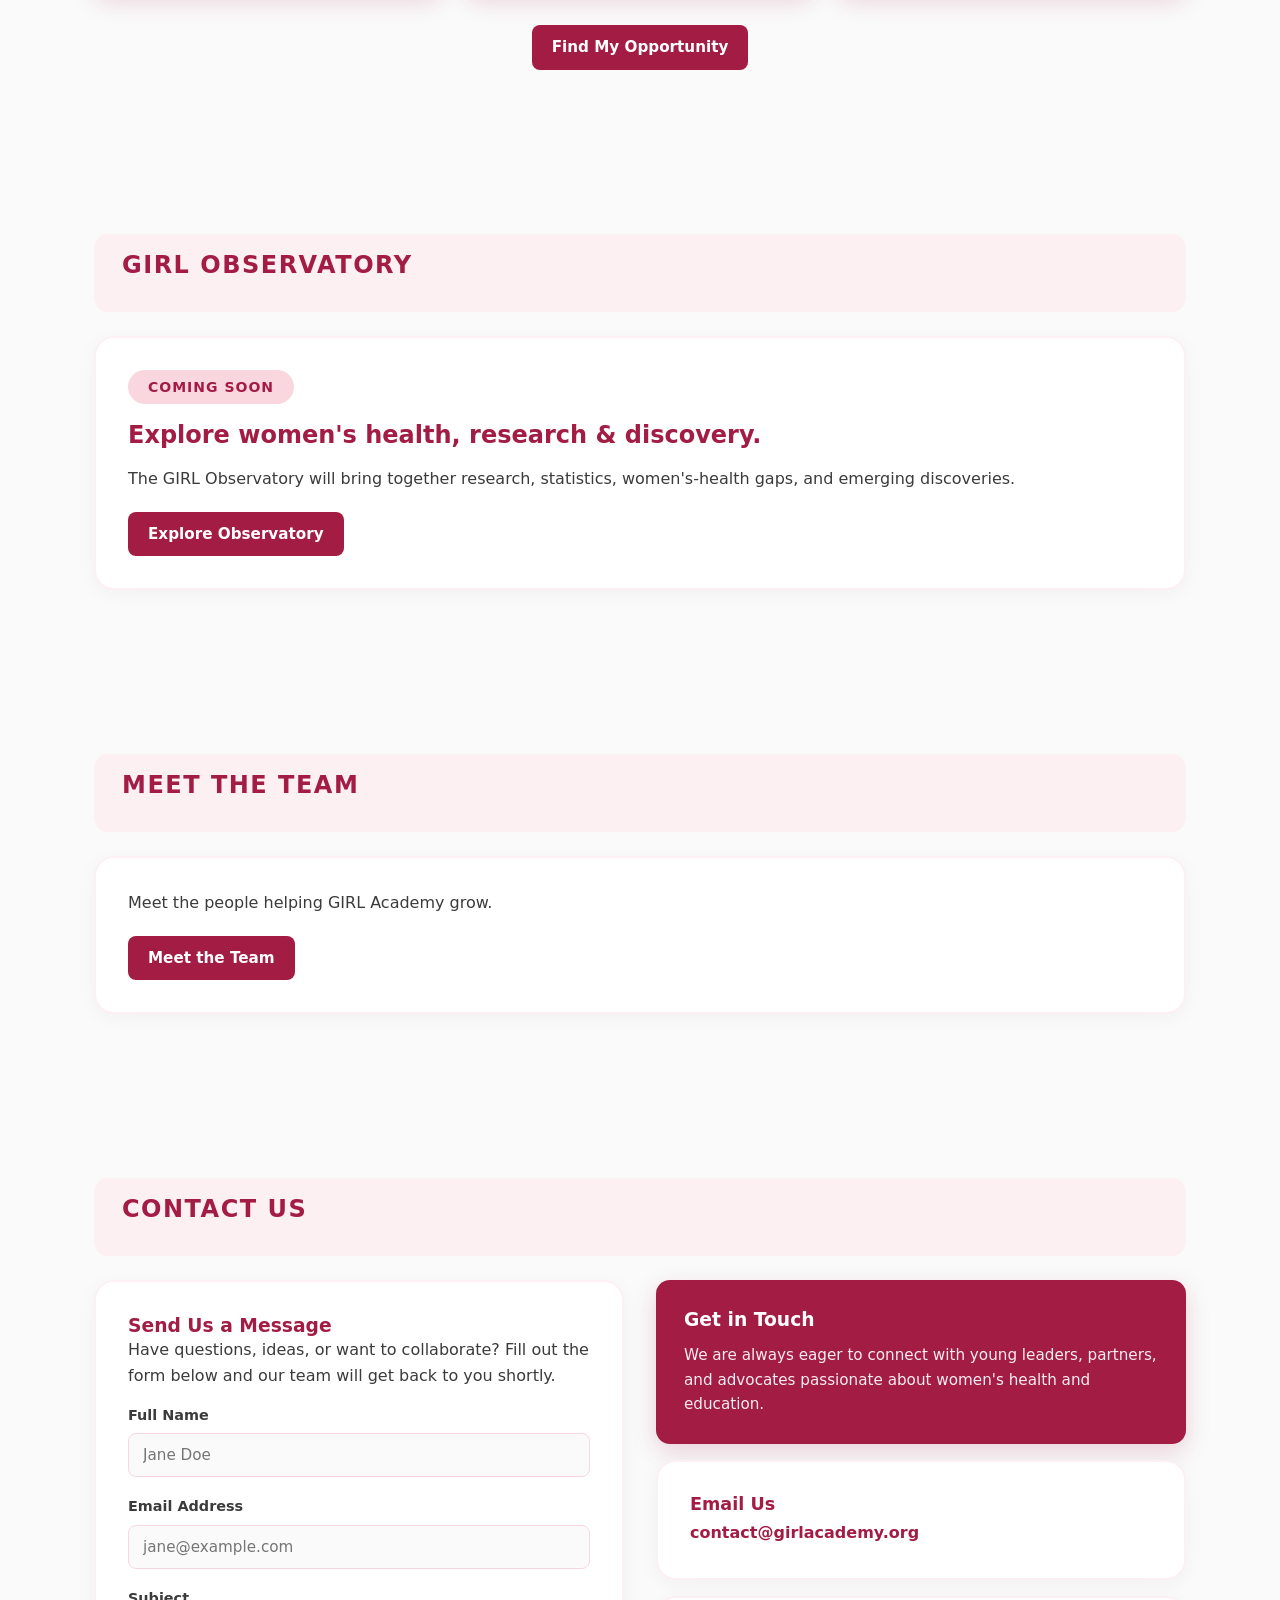
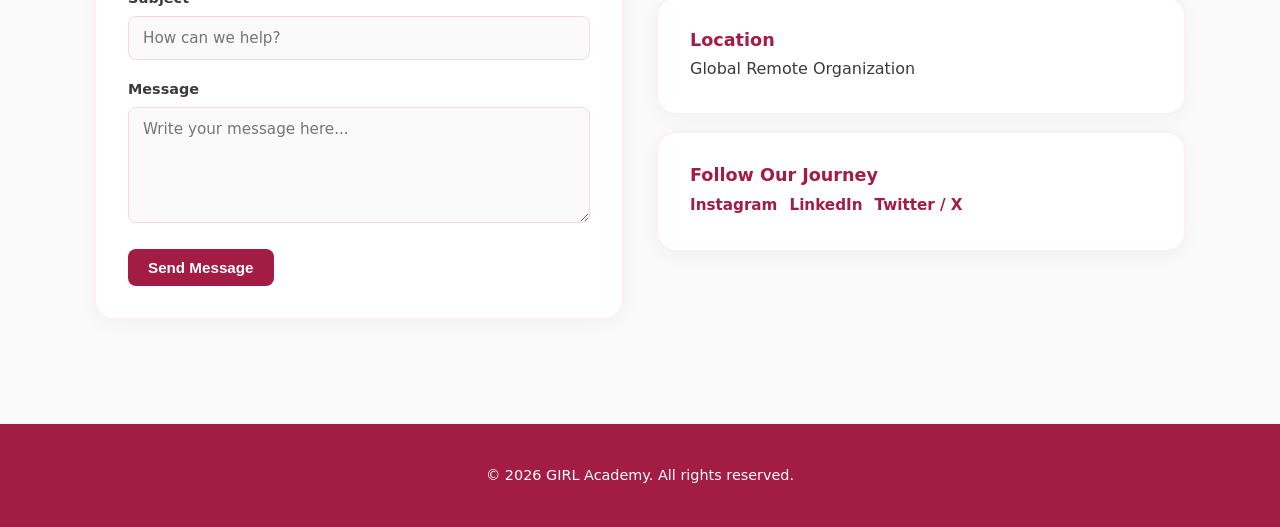
==== commit 7c8bec84: "contact.html" ====
--- a/index.html
+++ b/index.html
@@ -1,9 +1,9 @@
+
 <!DOCTYPE html>
 <html lang="en">
 <head>
     <meta charset="UTF-8">
     <meta name="viewport" content="width=device-width, initial-scale=1.0">
-
     <title>GIRL Academy</title>
 
     <link rel="stylesheet" href="css/style.css">
@@ -11,14 +11,10 @@
 </head>
 
 <body>
-
     <header>
         <nav class="navbar">
             <div class="container navbar-container">
-
-                <a href="index.html" class="logo">
-                    GIRL Academy
-                </a>
+                <a href="index.html" class="logo">GIRL Academy</a>
 
                 <div class="nav-links">
                     <a href="pages/about.html">About</a>
@@ -31,21 +27,14 @@
                 <a href="pages/get-involved.html" class="btn btn-primary nav-quiz">
                     Find Your Path
                 </a>
-
             </div>
         </nav>
     </header>
 
-
     <main>
-
-        <!-- HERO -->
         <section class="hero">
             <div class="container">
-
-                <span class="badge-pill">
-                    GIRL Academy
-                </span>
+                <span class="badge-pill">GIRL Academy</span>
 
                 <h1>
                     Empowering girls.<br>
@@ -65,58 +54,48 @@
                         Explore the Observatory
                     </a>
                 </div>
-
-            </div>
-        </section>
-
-
-        <!-- ABOUT -->
-        <section class="section">
-            <div class="container">
-
+            </div>
+        </section>
+
+        <section class="section">
+            <div class="container">
                 <div class="section-banner">
                     <h2>About GIRL Academy</h2>
                 </div>
 
                 <div class="card-light">
-
                     <h2>WHY GIRL ACADEMY?</h2>
 
                     <p>
                         <strong>The female body and mind is still constantly treated as a taboo subject.</strong>
-                        For years, women have been purposely excluded from crucial research, 
-                        clinical trials, and have been misdiagnosed due to this ignorance. 
-                        In 2026, many advancements have begun to finally overcome this gender gap 
-                        in research and treatment, but the path for this change will be very long. 
+                        For years, women have been purposely excluded from crucial research,
+                        clinical trials, and have been misdiagnosed due to this ignorance.
+                        In 2026, many advancements have begun to finally overcome this gender gap
+                        in research and treatment, but the path for this change will be very long.
                         <strong>We have a lot to catch up on.</strong>
                     </p>
-                    
-                    <p>
-                        <strong>This is why GIRL Academy  was born.</strong>
+
+                    <p>
+                        <strong>This is why GIRL Academy was born.</strong>
                         Our organization firmly believes that young people have the drive
-                        to make this change happen, which is why we target young minds. 
-                        At GIRL Academy we also believe that change cannot truly occur if 
-                        it is not present on a local level. Therefore, our focus is to not 
-                        only teach and guide young leaders to pioneer in women’s health, 
-                        we also want to ensure that what they learn is being implemented in 
+                        to make this change happen, which is why we target young minds.
+                        At GIRL Academy we also believe that change cannot truly occur if
+                        it is not present on a local level. Therefore, our focus is to not
+                        only teach and guide young leaders to pioneer in women’s health,
+                        we also want to ensure that what they learn is being implemented in
                         their communities.
                     </p>
                 </div>
-
-            </div>
-        </section>
-
-
-        <!-- GET INVOLVED -->
-        <section class="section">
-            <div class="container">
-
+            </div>
+        </section>
+
+        <section class="section">
+            <div class="container">
                 <div class="section-banner">
                     <h2>Find Your Path</h2>
                 </div>
 
                 <div class="grid-3">
-
                     <div class="card-crimson">
                         <h3>Volunteer</h3>
                         <p>
@@ -140,7 +119,6 @@
                             scholarships, and more.
                         </p>
                     </div>
-
                 </div>
 
                 <div style="text-align: center; margin-top: 32px;">
@@ -148,27 +126,20 @@
                         Find My Opportunity
                     </a>
                 </div>
-
-            </div>
-        </section>
-
-
-        <!-- OBSERVATORY -->
-        <section class="section">
-            <div class="container">
-
+            </div>
+        </section>
+
+        <section class="section">
+            <div class="container">
                 <div class="section-banner">
                     <h2>GIRL Observatory</h2>
                 </div>
 
                 <div class="card-light">
-
-                    <span class="badge-pill">
-                        Coming Soon
-                    </span>
+                    <span class="badge-pill">Coming Soon</span>
 
                     <h2 style="margin-top: 16px;">
-                        Explore women's health, research & discovery.
+                        Explore women's health, research &amp; discovery.
                     </h2>
 
                     <p>
@@ -177,55 +148,101 @@
                         and emerging discoveries.
                     </p>
 
-                    <a
-                        href="pages/observatory.html"
-                        class="btn btn-secondary"
-                        style="margin-top: 20px;"
-                    >
+                    <a href="pages/observatory.html" class="btn btn-secondary" style="margin-top: 20px;">
                         Explore Observatory
                     </a>
-
-                </div>
-
-            </div>
-        </section>
-
-
-        <!-- TEAM -->
-        <section class="section">
-            <div class="container">
-
+                </div>
+            </div>
+        </section>
+
+        <section class="section">
+            <div class="container">
                 <div class="section-banner">
                     <h2>Meet the Team</h2>
                 </div>
 
                 <div class="card-light">
-
                     <p>
                         Meet the people helping GIRL Academy grow.
                     </p>
 
-                    <a
-                        href="pages/team.html"
-                        class="btn btn-primary"
-                        style="margin-top: 20px;"
-                    >
+                    <a href="pages/team.html" class="btn btn-primary" style="margin-top: 20px;">
                         Meet the Team
                     </a>
-
-                </div>
-
-            </div>
-        </section>
-
+                </div>
+            </div>
+        </section>
+
+        <section class="section">
+            <div class="container">
+                <div class="section-banner">
+                    <h2>Contact Us</h2>
+                </div>
+
+                <div class="grid-2">
+                    <div class="card-light">
+                        <h3>Send Us a Message</h3>
+                        <p>Have questions, ideas, or want to collaborate? Fill out the form below and our team will get back to you shortly.</p>
+
+                        <form class="contact-form" action="#" method="POST">
+                            <div class="form-group">
+                                <label for="name">Full Name</label>
+                                <input type="text" id="name" name="name" placeholder="Jane Doe" required>
+                            </div>
+
+                            <div class="form-group">
+                                <label for="email">Email Address</label>
+                                <input type="email" id="email" name="email" placeholder="jane@example.com" required>
+                            </div>
+
+                            <div class="form-group">
+                                <label for="subject">Subject</label>
+                                <input type="text" id="subject" name="subject" placeholder="How can we help?" required>
+                            </div>
+
+                            <div class="form-group">
+                                <label for="message">Message</label>
+                                <textarea id="message" name="message" rows="5" placeholder="Write your message here..." required></textarea>
+                            </div>
+
+                            <button type="submit" class="btn btn-primary">Send Message</button>
+                        </form>
+                    </div>
+
+                    <div class="contact-info-list">
+                        <div class="card-crimson">
+                            <h3>Get in Touch</h3>
+                            <p>We are always eager to connect with young leaders, partners, and advocates passionate about women's health and education.</p>
+                        </div>
+
+                        <div class="card-light contact-card">
+                            <h4>Email Us</h4>
+                            <p><a href="mailto:contact@girlacademy.org">contact@girlacademy.org</a></p>
+                        </div>
+
+                        <div class="card-light contact-card">
+                            <h4>Location</h4>
+                            <p>Global Remote Organization</p>
+                        </div>
+
+                        <div class="card-light contact-card">
+                            <h4>Follow Our Journey</h4>
+                            <div class="social-links">
+                                <a href="#" target="_blank" rel="noopener">Instagram</a>
+                                <a href="#" target="_blank" rel="noopener">LinkedIn</a>
+                                <a href="#" target="_blank" rel="noopener">Twitter / X</a>
+                            </div>
+                        </div>
+                    </div>
+                </div>
+            </div>
+        </section>
     </main>
-
 
     <footer>
         <div class="container">
             <p>© 2026 GIRL Academy. All rights reserved.</p>
         </div>
     </footer>
-
 </body>
 </html>
--- a/css/style.css
+++ b/css/style.css
@@ -278,4 +278,83 @@
 
 footer p {
   font-size: 0.9rem;
+}
+/* ==========================================================================
+   CONTACT SECTION STYLES
+   ========================================================================== */
+.contact-info-list {
+  display: flex;
+  flex-direction: column;
+  gap: 16px;
+}
+
+.contact-card h4 {
+  font-size: 1.1rem;
+  margin-bottom: 4px;
+}
+
+.contact-card a {
+  color: var(--color-primary);
+  font-weight: 600;
+}
+
+.contact-card a:hover {
+  text-decoration: underline;
+}
+
+.social-links {
+  display: flex;
+  gap: 12px;
+  margin-top: 6px;
+}
+
+.social-links a {
+  color: var(--color-primary);
+  font-weight: 600;
+  font-size: 0.95rem;
+}
+
+/* Contact Form Styles */
+.contact-form {
+  display: flex;
+  flex-direction: column;
+  gap: 18px;
+  margin-top: 16px;
+}
+
+.form-group {
+  display: flex;
+  flex-direction: column;
+  gap: 6px;
+}
+
+.form-group label {
+  font-weight: 600;
+  font-size: 0.9rem;
+  color: var(--color-text-main);
+}
+
+.form-group input,
+.form-group textarea {
+  width: 100%;
+  padding: 12px 14px;
+  border: 1.5px solid var(--color-accent-badge);
+  border-radius: var(--radius-sm);
+  font-family: var(--font-family-base);
+  font-size: 0.95rem;
+  color: var(--color-text-main);
+  background-color: var(--color-bg-page);
+  transition: border-color 0.2s ease, outline 0.2s ease;
+}
+
+.form-group input:focus,
+.form-group textarea:focus {
+  outline: none;
+  border-color: var(--color-primary);
+  background-color: var(--color-bg-card);
+}
+
+.contact-form .btn {
+  align-self: flex-start;
+  margin-top: 8px;
 }
--- a/css/mobile.css
+++ b/css/mobile.css
@@ -85,4 +85,4 @@
     width: 100%;
   }
 
-}+}
